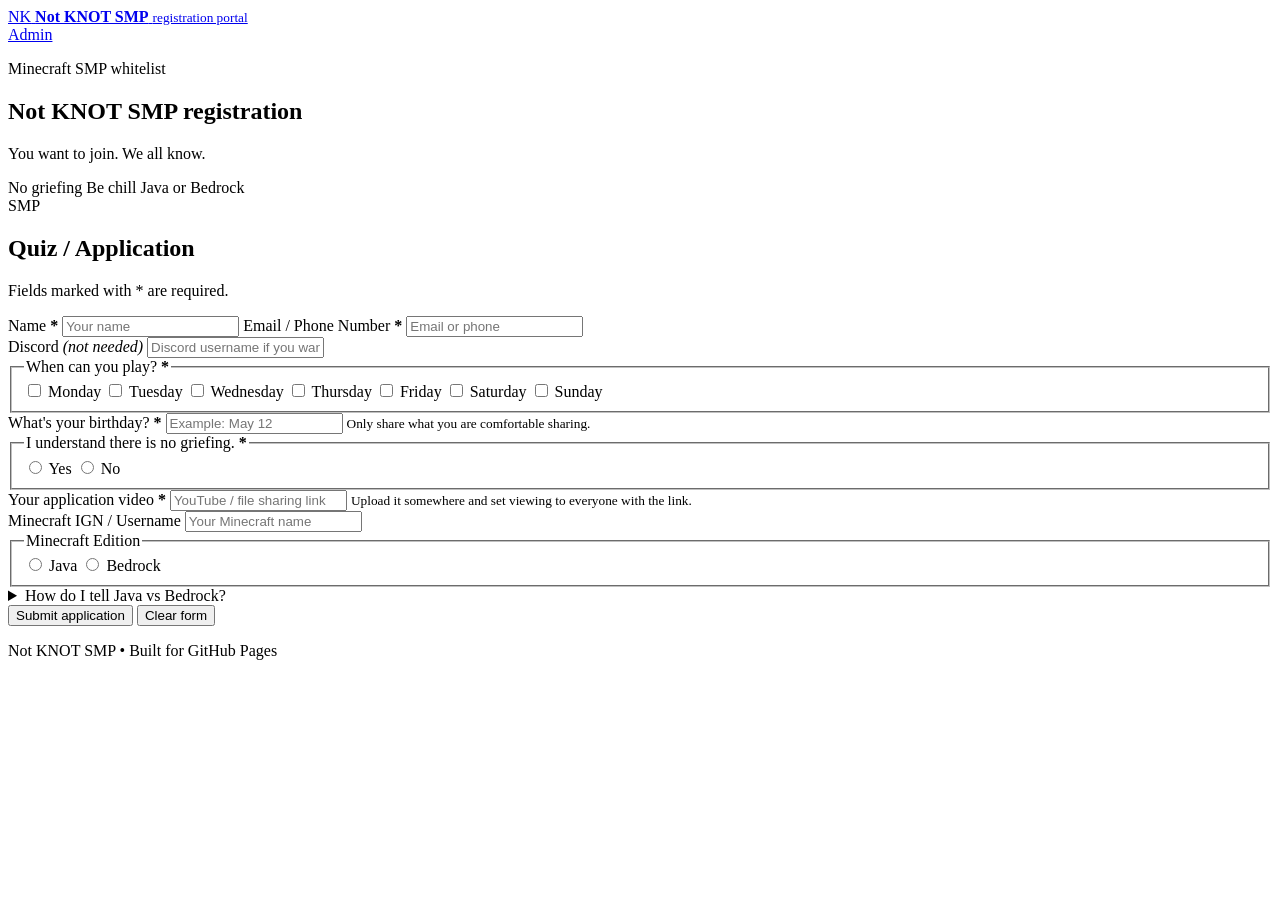
==== index.html @ 1ada0315 "Add files via upload" ====
<!doctype html>
<html lang="en">
<head>
  <meta charset="utf-8">
  <meta name="viewport" content="width=device-width, initial-scale=1">
  <title>Not KNOT SMP Registration</title>
  <meta name="description" content="Apply to join the Not KNOT SMP.">
  <link rel="preconnect" href="https://fonts.googleapis.com">
  <link rel="preconnect" href="https://fonts.gstatic.com" crossorigin>
  <link href="https://fonts.googleapis.com/css2?family=Inter:wght@400;600;700;800&display=swap" rel="stylesheet">
  <link rel="stylesheet" href="assets/style.css">
  <script src="config.js" defer></script>
  <script src="assets/app.js" defer></script>
</head>
<body>
  <div class="sky-orb sky-orb-one"></div>
  <div class="sky-orb sky-orb-two"></div>

  <header class="site-header">
    <a class="brand" href="./" aria-label="Not KNOT SMP home">
      <span class="brand-mark">NK</span>
      <span>
        <strong>Not KNOT SMP</strong>
        <small>registration portal</small>
      </span>
    </a>
    <nav>
      <a href="./admindur/" class="nav-link">Admin</a>
    </nav>
  </header>

  <main class="shell">
    <section class="hero card">
      <div class="hero-copy">
        <p class="eyebrow">Minecraft SMP whitelist</p>
        <h1 id="formTitle">Not KNOT SMP registration</h1>
        <p id="formSubtitle" class="subtitle">You want to join. We all know.</p>
        <div class="pill-row" aria-label="server rules">
          <span class="pill">No griefing</span>
          <span class="pill">Be chill</span>
          <span class="pill">Java or Bedrock</span>
        </div>
      </div>
      <div class="cube-card" aria-hidden="true">
        <div class="cube-top"></div>
        <div class="cube-face">SMP</div>
      </div>
    </section>

    <section class="card form-card">
      <div class="section-title">
        <h2>Quiz / Application</h2>
        <p>Fields marked with <span class="required">*</span> are required.</p>
      </div>

      <form id="quizForm" novalidate>
        <div class="grid two">
          <label class="field">
            <span>Name <b>*</b></span>
            <input name="name" type="text" autocomplete="name" required placeholder="Your name">
          </label>

          <label class="field">
            <span>Email / Phone Number <b>*</b></span>
            <input name="contact" type="text" autocomplete="email" required placeholder="Email or phone">
          </label>
        </div>

        <label class="field">
          <span>Discord <em>(not needed)</em></span>
          <input name="discord" type="text" placeholder="Discord username if you want">
        </label>

        <fieldset class="field fieldset">
          <legend>When can you play? <b>*</b></legend>
          <div class="checks">
            <label><input type="checkbox" name="days" value="Monday"> Monday</label>
            <label><input type="checkbox" name="days" value="Tuesday"> Tuesday</label>
            <label><input type="checkbox" name="days" value="Wednesday"> Wednesday</label>
            <label><input type="checkbox" name="days" value="Thursday"> Thursday</label>
            <label><input type="checkbox" name="days" value="Friday"> Friday</label>
            <label><input type="checkbox" name="days" value="Saturday"> Saturday</label>
            <label><input type="checkbox" name="days" value="Sunday"> Sunday</label>
          </div>
        </fieldset>

        <label class="field">
          <span>What's your birthday? <b>*</b></span>
          <input name="birthday" type="text" required placeholder="Example: May 12">
          <small>Only share what you are comfortable sharing.</small>
        </label>

        <fieldset class="field fieldset">
          <legend>I understand there is no griefing. <b>*</b></legend>
          <div class="radios">
            <label><input type="radio" name="noGriefing" value="Yes" required> Yes</label>
            <label><input type="radio" name="noGriefing" value="No" required> No</label>
          </div>
        </fieldset>

        <label class="field">
          <span>Your application video <b>*</b></span>
          <input name="video" type="url" required placeholder="YouTube / file sharing link">
          <small>Upload it somewhere and set viewing to everyone with the link.</small>
        </label>

        <div class="grid two">
          <label class="field">
            <span>Minecraft IGN / Username</span>
            <input name="ign" type="text" placeholder="Your Minecraft name">
          </label>

          <fieldset class="field fieldset compact">
            <legend>Minecraft Edition</legend>
            <div class="radios">
              <label><input type="radio" name="edition" value="Java"> Java</label>
              <label><input type="radio" name="edition" value="Bedrock"> Bedrock</label>
            </div>
          </fieldset>
        </div>

        <details class="help-box">
          <summary>How do I tell Java vs Bedrock?</summary>
          <p><strong>Java Edition</strong> is usually on PC with the Java launcher. <strong>Bedrock Edition</strong> is usually on console, phone, Windows Store, or says “Minecraft for Windows.”</p>
        </details>

        <div id="message" class="message" role="status" aria-live="polite"></div>

        <div class="actions">
          <button class="btn primary" type="submit">Submit application</button>
          <button class="btn ghost" type="reset">Clear form</button>
        </div>
      </form>
    </section>
  </main>

  <footer class="footer">
    <p>Not KNOT SMP • Built for GitHub Pages</p>
  </footer>
</body>
</html>
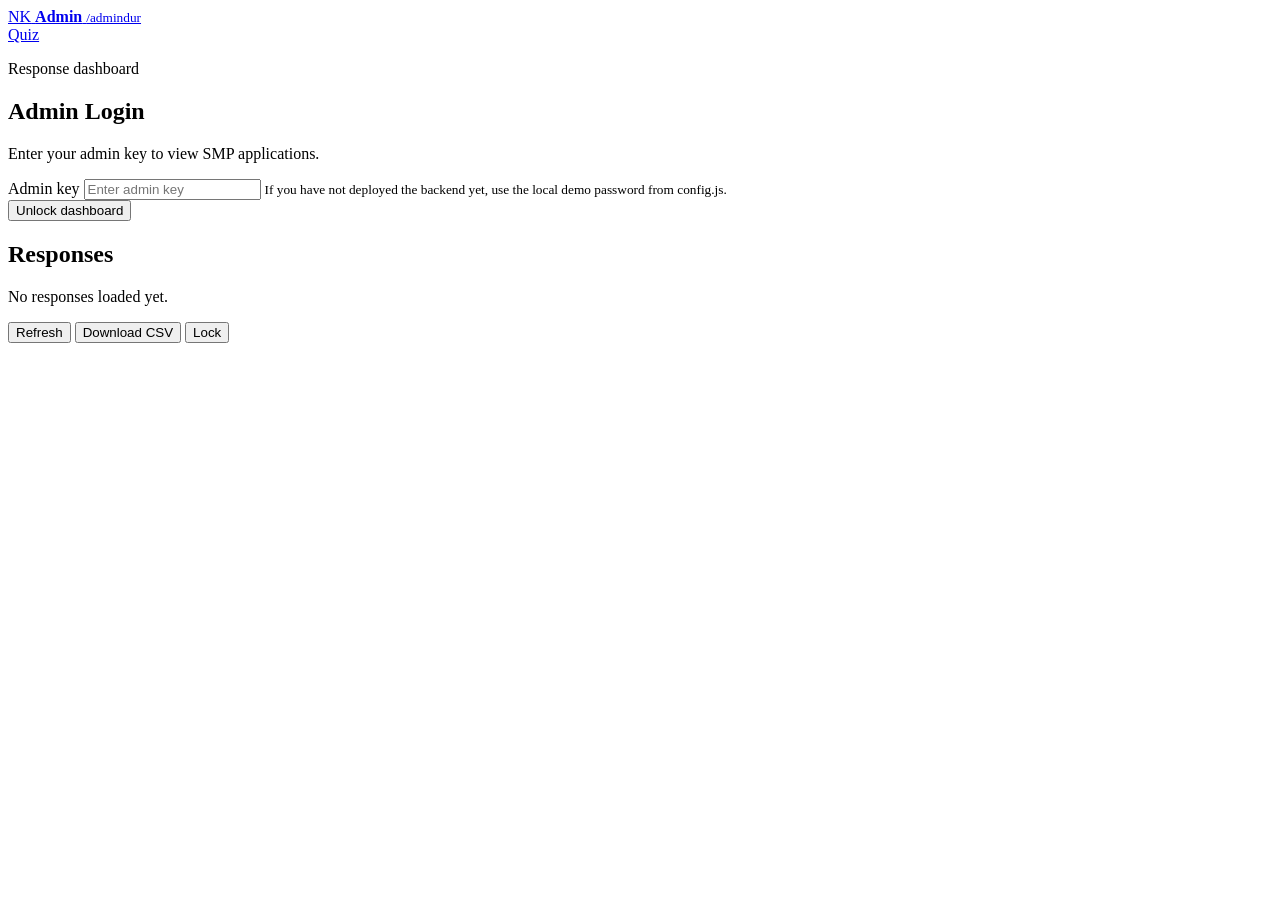
==== commit 2d1255fd: "Add files via upload" ====
--- a/index.html
+++ b/index.html
@@ -3,139 +3,69 @@
 <head>
   <meta charset="utf-8">
   <meta name="viewport" content="width=device-width, initial-scale=1">
-  <title>Not KNOT SMP Registration</title>
-  <meta name="description" content="Apply to join the Not KNOT SMP.">
+  <title>Admin • Not KNOT SMP</title>
+  <meta name="robots" content="noindex">
   <link rel="preconnect" href="https://fonts.googleapis.com">
   <link rel="preconnect" href="https://fonts.gstatic.com" crossorigin>
   <link href="https://fonts.googleapis.com/css2?family=Inter:wght@400;600;700;800&display=swap" rel="stylesheet">
-  <link rel="stylesheet" href="assets/style.css">
-  <script src="config.js" defer></script>
-  <script src="assets/app.js" defer></script>
+  <link rel="stylesheet" href="../assets/style.css">
+  <script src="../config.js" defer></script>
+  <script src="../assets/admin.js" defer></script>
 </head>
 <body>
   <div class="sky-orb sky-orb-one"></div>
   <div class="sky-orb sky-orb-two"></div>
 
   <header class="site-header">
-    <a class="brand" href="./" aria-label="Not KNOT SMP home">
+    <a class="brand" href="../" aria-label="Not KNOT SMP home">
       <span class="brand-mark">NK</span>
       <span>
-        <strong>Not KNOT SMP</strong>
-        <small>registration portal</small>
+        <strong>Admin</strong>
+        <small>/admindur</small>
       </span>
     </a>
     <nav>
-      <a href="./admindur/" class="nav-link">Admin</a>
+      <a href="../" class="nav-link">Quiz</a>
     </nav>
   </header>
 
-  <main class="shell">
-    <section class="hero card">
-      <div class="hero-copy">
-        <p class="eyebrow">Minecraft SMP whitelist</p>
-        <h1 id="formTitle">Not KNOT SMP registration</h1>
-        <p id="formSubtitle" class="subtitle">You want to join. We all know.</p>
-        <div class="pill-row" aria-label="server rules">
-          <span class="pill">No griefing</span>
-          <span class="pill">Be chill</span>
-          <span class="pill">Java or Bedrock</span>
-        </div>
-      </div>
-      <div class="cube-card" aria-hidden="true">
-        <div class="cube-top"></div>
-        <div class="cube-face">SMP</div>
+  <main class="shell admin-shell">
+    <section class="card hero admin-hero">
+      <div>
+        <p class="eyebrow">Response dashboard</p>
+        <h1>Admin Login</h1>
+        <p class="subtitle">Enter your admin key to view SMP applications.</p>
       </div>
     </section>
 
-    <section class="card form-card">
-      <div class="section-title">
-        <h2>Quiz / Application</h2>
-        <p>Fields marked with <span class="required">*</span> are required.</p>
+    <section id="loginCard" class="card form-card">
+      <form id="loginForm" class="login-form">
+        <label class="field">
+          <span>Admin key</span>
+          <input id="adminKey" type="password" required placeholder="Enter admin key">
+          <small>If you have not deployed the backend yet, use the local demo password from config.js.</small>
+        </label>
+        <div id="loginMessage" class="message" role="status" aria-live="polite"></div>
+        <button class="btn primary" type="submit">Unlock dashboard</button>
+      </form>
+    </section>
+
+    <section id="dashboard" class="card form-card hidden">
+      <div class="section-title dashboard-title">
+        <div>
+          <h2>Responses</h2>
+          <p id="responseCount">No responses loaded yet.</p>
+        </div>
+        <div class="actions slim-actions">
+          <button id="refreshBtn" class="btn ghost" type="button">Refresh</button>
+          <button id="downloadBtn" class="btn ghost" type="button">Download CSV</button>
+          <button id="logoutBtn" class="btn danger" type="button">Lock</button>
+        </div>
       </div>
 
-      <form id="quizForm" novalidate>
-        <div class="grid two">
-          <label class="field">
-            <span>Name <b>*</b></span>
-            <input name="name" type="text" autocomplete="name" required placeholder="Your name">
-          </label>
-
-          <label class="field">
-            <span>Email / Phone Number <b>*</b></span>
-            <input name="contact" type="text" autocomplete="email" required placeholder="Email or phone">
-          </label>
-        </div>
-
-        <label class="field">
-          <span>Discord <em>(not needed)</em></span>
-          <input name="discord" type="text" placeholder="Discord username if you want">
-        </label>
-
-        <fieldset class="field fieldset">
-          <legend>When can you play? <b>*</b></legend>
-          <div class="checks">
-            <label><input type="checkbox" name="days" value="Monday"> Monday</label>
-            <label><input type="checkbox" name="days" value="Tuesday"> Tuesday</label>
-            <label><input type="checkbox" name="days" value="Wednesday"> Wednesday</label>
-            <label><input type="checkbox" name="days" value="Thursday"> Thursday</label>
-            <label><input type="checkbox" name="days" value="Friday"> Friday</label>
-            <label><input type="checkbox" name="days" value="Saturday"> Saturday</label>
-            <label><input type="checkbox" name="days" value="Sunday"> Sunday</label>
-          </div>
-        </fieldset>
-
-        <label class="field">
-          <span>What's your birthday? <b>*</b></span>
-          <input name="birthday" type="text" required placeholder="Example: May 12">
-          <small>Only share what you are comfortable sharing.</small>
-        </label>
-
-        <fieldset class="field fieldset">
-          <legend>I understand there is no griefing. <b>*</b></legend>
-          <div class="radios">
-            <label><input type="radio" name="noGriefing" value="Yes" required> Yes</label>
-            <label><input type="radio" name="noGriefing" value="No" required> No</label>
-          </div>
-        </fieldset>
-
-        <label class="field">
-          <span>Your application video <b>*</b></span>
-          <input name="video" type="url" required placeholder="YouTube / file sharing link">
-          <small>Upload it somewhere and set viewing to everyone with the link.</small>
-        </label>
-
-        <div class="grid two">
-          <label class="field">
-            <span>Minecraft IGN / Username</span>
-            <input name="ign" type="text" placeholder="Your Minecraft name">
-          </label>
-
-          <fieldset class="field fieldset compact">
-            <legend>Minecraft Edition</legend>
-            <div class="radios">
-              <label><input type="radio" name="edition" value="Java"> Java</label>
-              <label><input type="radio" name="edition" value="Bedrock"> Bedrock</label>
-            </div>
-          </fieldset>
-        </div>
-
-        <details class="help-box">
-          <summary>How do I tell Java vs Bedrock?</summary>
-          <p><strong>Java Edition</strong> is usually on PC with the Java launcher. <strong>Bedrock Edition</strong> is usually on console, phone, Windows Store, or says “Minecraft for Windows.”</p>
-        </details>
-
-        <div id="message" class="message" role="status" aria-live="polite"></div>
-
-        <div class="actions">
-          <button class="btn primary" type="submit">Submit application</button>
-          <button class="btn ghost" type="reset">Clear form</button>
-        </div>
-      </form>
+      <div id="adminMessage" class="message" role="status" aria-live="polite"></div>
+      <div id="responses" class="responses"></div>
     </section>
   </main>
-
-  <footer class="footer">
-    <p>Not KNOT SMP • Built for GitHub Pages</p>
-  </footer>
 </body>
 </html>
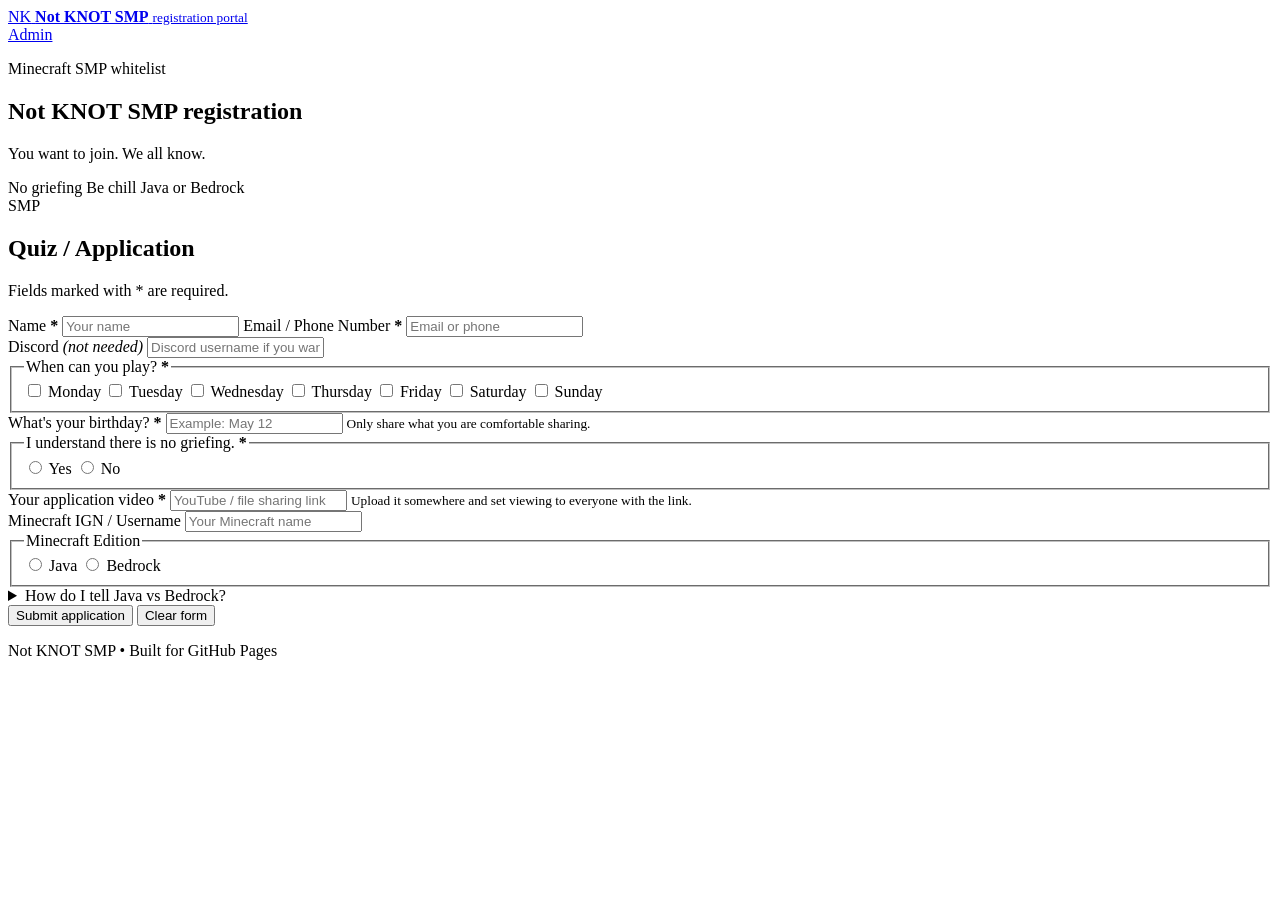
==== commit 3cc07201: "Add files via upload" ====
--- a/index.html
+++ b/index.html
@@ -3,69 +3,139 @@
 <head>
   <meta charset="utf-8">
   <meta name="viewport" content="width=device-width, initial-scale=1">
-  <title>Admin • Not KNOT SMP</title>
-  <meta name="robots" content="noindex">
+  <title>Not KNOT SMP Registration</title>
+  <meta name="description" content="Apply to join the Not KNOT SMP.">
   <link rel="preconnect" href="https://fonts.googleapis.com">
   <link rel="preconnect" href="https://fonts.gstatic.com" crossorigin>
   <link href="https://fonts.googleapis.com/css2?family=Inter:wght@400;600;700;800&display=swap" rel="stylesheet">
-  <link rel="stylesheet" href="../assets/style.css">
-  <script src="../config.js" defer></script>
-  <script src="../assets/admin.js" defer></script>
+  <link rel="stylesheet" href="assets/style.css">
+  <script src="config.js" defer></script>
+  <script src="assets/app.js" defer></script>
 </head>
 <body>
   <div class="sky-orb sky-orb-one"></div>
   <div class="sky-orb sky-orb-two"></div>
 
   <header class="site-header">
-    <a class="brand" href="../" aria-label="Not KNOT SMP home">
+    <a class="brand" href="./" aria-label="Not KNOT SMP home">
       <span class="brand-mark">NK</span>
       <span>
-        <strong>Admin</strong>
-        <small>/admindur</small>
+        <strong>Not KNOT SMP</strong>
+        <small>registration portal</small>
       </span>
     </a>
     <nav>
-      <a href="../" class="nav-link">Quiz</a>
+      <a href="./admindur/" class="nav-link">Admin</a>
     </nav>
   </header>
 
-  <main class="shell admin-shell">
-    <section class="card hero admin-hero">
-      <div>
-        <p class="eyebrow">Response dashboard</p>
-        <h1>Admin Login</h1>
-        <p class="subtitle">Enter your admin key to view SMP applications.</p>
+  <main class="shell">
+    <section class="hero card">
+      <div class="hero-copy">
+        <p class="eyebrow">Minecraft SMP whitelist</p>
+        <h1 id="formTitle">Not KNOT SMP registration</h1>
+        <p id="formSubtitle" class="subtitle">You want to join. We all know.</p>
+        <div class="pill-row" aria-label="server rules">
+          <span class="pill">No griefing</span>
+          <span class="pill">Be chill</span>
+          <span class="pill">Java or Bedrock</span>
+        </div>
+      </div>
+      <div class="cube-card" aria-hidden="true">
+        <div class="cube-top"></div>
+        <div class="cube-face">SMP</div>
       </div>
     </section>
 
-    <section id="loginCard" class="card form-card">
-      <form id="loginForm" class="login-form">
+    <section class="card form-card">
+      <div class="section-title">
+        <h2>Quiz / Application</h2>
+        <p>Fields marked with <span class="required">*</span> are required.</p>
+      </div>
+
+      <form id="quizForm" novalidate>
+        <div class="grid two">
+          <label class="field">
+            <span>Name <b>*</b></span>
+            <input name="name" type="text" autocomplete="name" required placeholder="Your name">
+          </label>
+
+          <label class="field">
+            <span>Email / Phone Number <b>*</b></span>
+            <input name="contact" type="text" autocomplete="email" required placeholder="Email or phone">
+          </label>
+        </div>
+
         <label class="field">
-          <span>Admin key</span>
-          <input id="adminKey" type="password" required placeholder="Enter admin key">
-          <small>If you have not deployed the backend yet, use the local demo password from config.js.</small>
+          <span>Discord <em>(not needed)</em></span>
+          <input name="discord" type="text" placeholder="Discord username if you want">
         </label>
-        <div id="loginMessage" class="message" role="status" aria-live="polite"></div>
-        <button class="btn primary" type="submit">Unlock dashboard</button>
+
+        <fieldset class="field fieldset">
+          <legend>When can you play? <b>*</b></legend>
+          <div class="checks">
+            <label><input type="checkbox" name="days" value="Monday"> Monday</label>
+            <label><input type="checkbox" name="days" value="Tuesday"> Tuesday</label>
+            <label><input type="checkbox" name="days" value="Wednesday"> Wednesday</label>
+            <label><input type="checkbox" name="days" value="Thursday"> Thursday</label>
+            <label><input type="checkbox" name="days" value="Friday"> Friday</label>
+            <label><input type="checkbox" name="days" value="Saturday"> Saturday</label>
+            <label><input type="checkbox" name="days" value="Sunday"> Sunday</label>
+          </div>
+        </fieldset>
+
+        <label class="field">
+          <span>What's your birthday? <b>*</b></span>
+          <input name="birthday" type="text" required placeholder="Example: May 12">
+          <small>Only share what you are comfortable sharing.</small>
+        </label>
+
+        <fieldset class="field fieldset">
+          <legend>I understand there is no griefing. <b>*</b></legend>
+          <div class="radios">
+            <label><input type="radio" name="noGriefing" value="Yes" required> Yes</label>
+            <label><input type="radio" name="noGriefing" value="No" required> No</label>
+          </div>
+        </fieldset>
+
+        <label class="field">
+          <span>Your application video <b>*</b></span>
+          <input name="video" type="url" required placeholder="YouTube / file sharing link">
+          <small>Upload it somewhere and set viewing to everyone with the link.</small>
+        </label>
+
+        <div class="grid two">
+          <label class="field">
+            <span>Minecraft IGN / Username</span>
+            <input name="ign" type="text" placeholder="Your Minecraft name">
+          </label>
+
+          <fieldset class="field fieldset compact">
+            <legend>Minecraft Edition</legend>
+            <div class="radios">
+              <label><input type="radio" name="edition" value="Java"> Java</label>
+              <label><input type="radio" name="edition" value="Bedrock"> Bedrock</label>
+            </div>
+          </fieldset>
+        </div>
+
+        <details class="help-box">
+          <summary>How do I tell Java vs Bedrock?</summary>
+          <p><strong>Java Edition</strong> is usually on PC with the Java launcher. <strong>Bedrock Edition</strong> is usually on console, phone, Windows Store, or says “Minecraft for Windows.”</p>
+        </details>
+
+        <div id="message" class="message" role="status" aria-live="polite"></div>
+
+        <div class="actions">
+          <button class="btn primary" type="submit">Submit application</button>
+          <button class="btn ghost" type="reset">Clear form</button>
+        </div>
       </form>
     </section>
+  </main>
 
-    <section id="dashboard" class="card form-card hidden">
-      <div class="section-title dashboard-title">
-        <div>
-          <h2>Responses</h2>
-          <p id="responseCount">No responses loaded yet.</p>
-        </div>
-        <div class="actions slim-actions">
-          <button id="refreshBtn" class="btn ghost" type="button">Refresh</button>
-          <button id="downloadBtn" class="btn ghost" type="button">Download CSV</button>
-          <button id="logoutBtn" class="btn danger" type="button">Lock</button>
-        </div>
-      </div>
-
-      <div id="adminMessage" class="message" role="status" aria-live="polite"></div>
-      <div id="responses" class="responses"></div>
-    </section>
-  </main>
+  <footer class="footer">
+    <p>Not KNOT SMP • Built for GitHub Pages</p>
+  </footer>
 </body>
 </html>
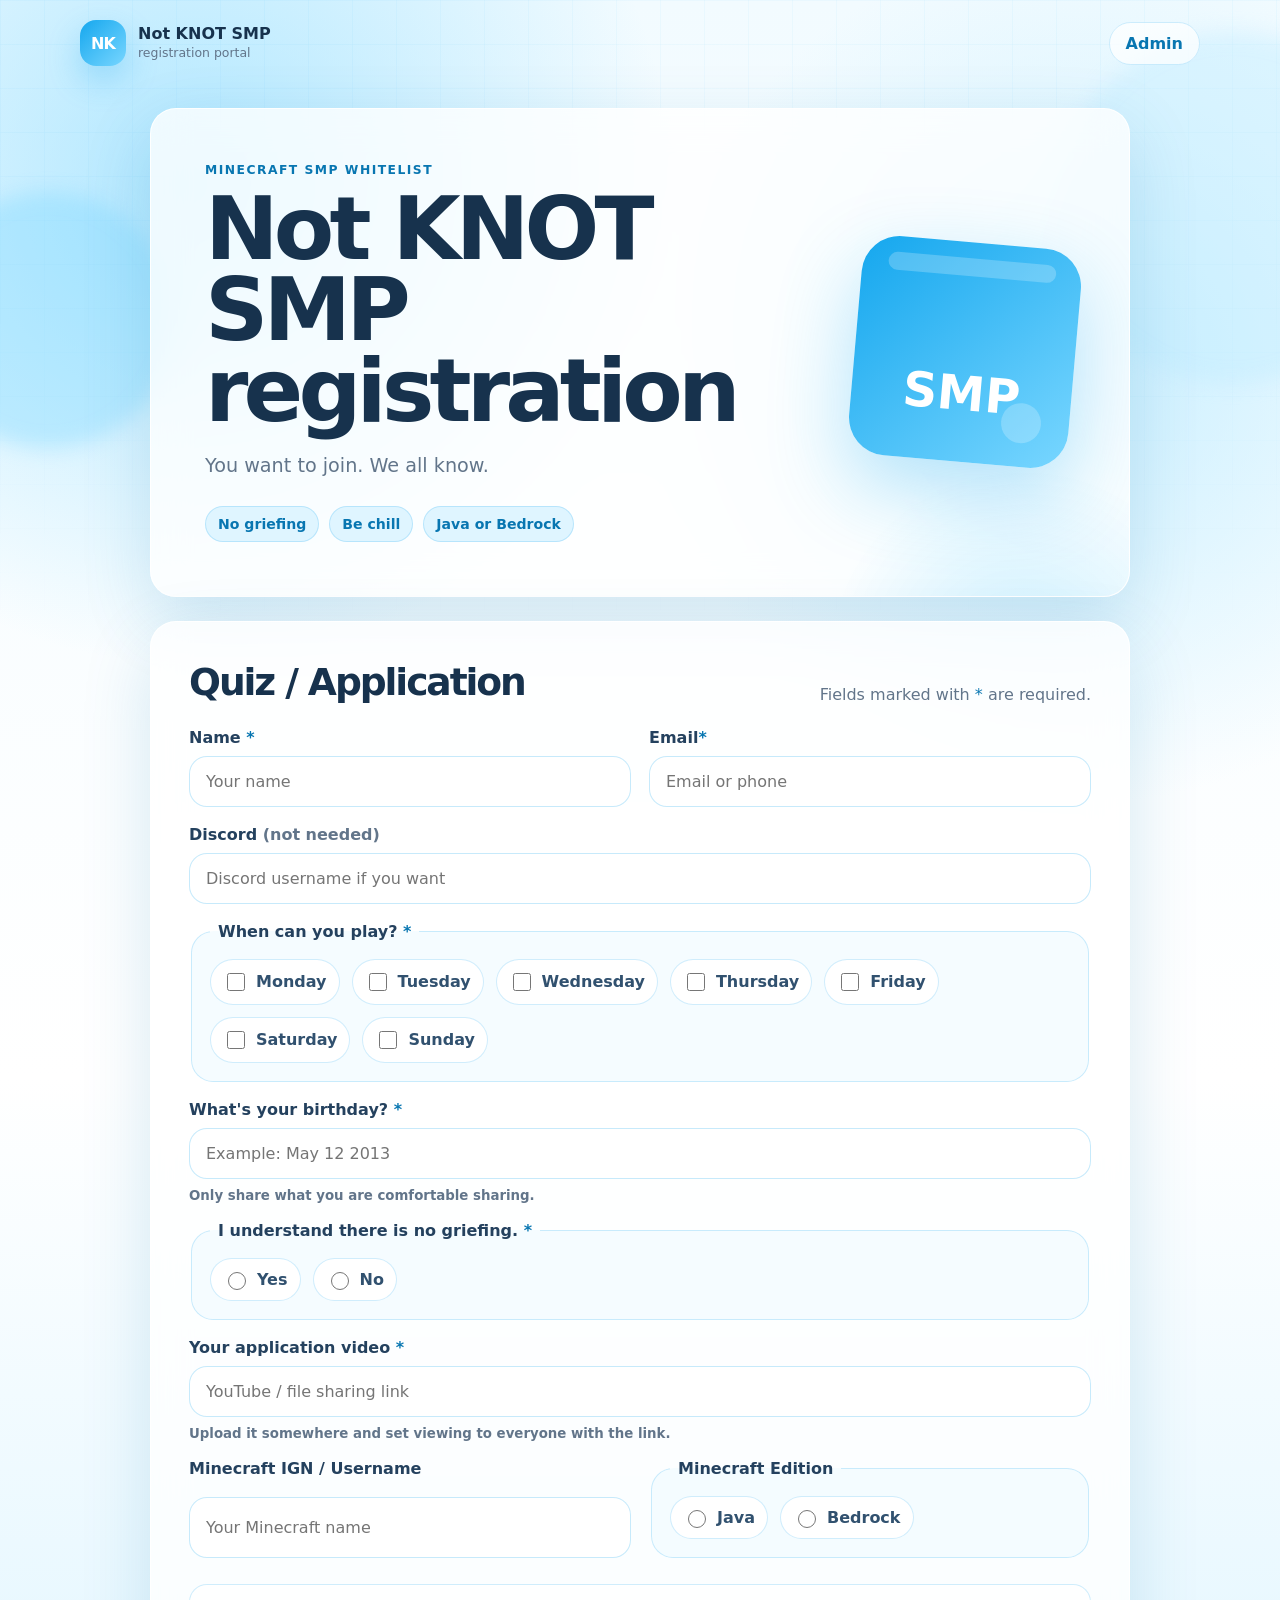
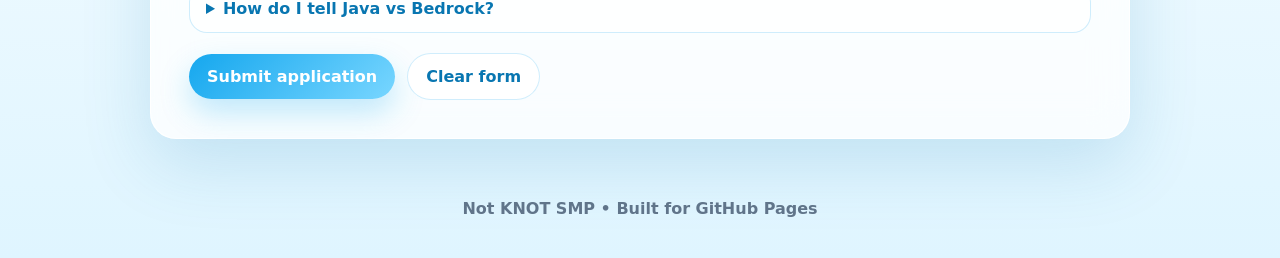
==== commit 3494a1ff: "Update index.html" ====
--- a/index.html
+++ b/index.html
@@ -61,7 +61,7 @@
           </label>
 
           <label class="field">
-            <span>Email / Phone Number <b>*</b></span>
+            <span>Email<b>*</b></span>
             <input name="contact" type="text" autocomplete="email" required placeholder="Email or phone">
           </label>
         </div>
@@ -86,7 +86,7 @@
 
         <label class="field">
           <span>What's your birthday? <b>*</b></span>
-          <input name="birthday" type="text" required placeholder="Example: May 12">
+          <input name="birthday" type="text" required placeholder="Example: May 12 2013">
           <small>Only share what you are comfortable sharing.</small>
         </label>
 
--- a/assets/style.css
+++ b/assets/style.css
@@ -0,0 +1,470 @@
+:root {
+  --blue-50: #f2fbff;
+  --blue-100: #dff5ff;
+  --blue-200: #b9eaff;
+  --blue-300: #78d6ff;
+  --blue-500: #15a7ee;
+  --blue-700: #0876b1;
+  --white: #ffffff;
+  --ink: #17324d;
+  --muted: #62758a;
+  --line: rgba(21, 167, 238, 0.20);
+  --shadow: 0 24px 70px rgba(8, 118, 177, 0.16);
+  --radius: 26px;
+}
+
+* { box-sizing: border-box; }
+
+html { scroll-behavior: smooth; }
+
+body {
+  margin: 0;
+  min-height: 100vh;
+  font-family: Inter, system-ui, -apple-system, BlinkMacSystemFont, "Segoe UI", sans-serif;
+  color: var(--ink);
+  background:
+    radial-gradient(circle at 15% 10%, rgba(120, 214, 255, 0.55), transparent 30rem),
+    radial-gradient(circle at 85% 20%, rgba(185, 234, 255, 0.7), transparent 27rem),
+    linear-gradient(180deg, var(--blue-50), #ffffff 58%, var(--blue-100));
+  overflow-x: hidden;
+}
+
+body::before {
+  content: "";
+  position: fixed;
+  inset: 0;
+  pointer-events: none;
+  opacity: .38;
+  background-image:
+    linear-gradient(rgba(21, 167, 238, .10) 1px, transparent 1px),
+    linear-gradient(90deg, rgba(21, 167, 238, .10) 1px, transparent 1px);
+  background-size: 44px 44px;
+  mask-image: linear-gradient(to bottom, black, transparent 75%);
+}
+
+.sky-orb {
+  position: fixed;
+  border-radius: 999px;
+  filter: blur(10px);
+  opacity: .35;
+  pointer-events: none;
+  animation: drift 10s ease-in-out infinite alternate;
+}
+
+.sky-orb-one {
+  width: 16rem;
+  height: 16rem;
+  left: -5rem;
+  top: 12rem;
+  background: var(--blue-300);
+}
+
+.sky-orb-two {
+  width: 22rem;
+  height: 22rem;
+  right: -8rem;
+  top: 2rem;
+  background: var(--blue-200);
+  animation-delay: -3s;
+}
+
+@keyframes drift {
+  from { transform: translate3d(0, 0, 0) scale(1); }
+  to { transform: translate3d(1rem, 1.5rem, 0) scale(1.05); }
+}
+
+.site-header {
+  width: min(1120px, calc(100% - 32px));
+  margin: 20px auto 0;
+  display: flex;
+  justify-content: space-between;
+  align-items: center;
+  position: relative;
+  z-index: 2;
+}
+
+.brand {
+  display: inline-flex;
+  align-items: center;
+  gap: 12px;
+  color: inherit;
+  text-decoration: none;
+}
+
+.brand-mark {
+  display: grid;
+  place-items: center;
+  width: 46px;
+  height: 46px;
+  border-radius: 16px;
+  font-weight: 900;
+  color: white;
+  letter-spacing: -0.06em;
+  background: linear-gradient(135deg, var(--blue-500), var(--blue-300));
+  box-shadow: 0 14px 32px rgba(21, 167, 238, .28);
+}
+
+.brand strong,
+.brand small { display: block; }
+
+.brand strong { line-height: 1.05; }
+.brand small { color: var(--muted); font-size: .78rem; margin-top: 2px; }
+
+.nav-link {
+  padding: 11px 16px;
+  border: 1px solid var(--line);
+  border-radius: 999px;
+  color: var(--blue-700);
+  background: rgba(255, 255, 255, .72);
+  text-decoration: none;
+  font-weight: 800;
+  backdrop-filter: blur(12px);
+}
+
+.shell {
+  width: min(980px, calc(100% - 32px));
+  margin: 42px auto 60px;
+  position: relative;
+  z-index: 1;
+}
+
+.card {
+  border: 1px solid rgba(255, 255, 255, .92);
+  border-radius: var(--radius);
+  background: rgba(255, 255, 255, .78);
+  box-shadow: var(--shadow);
+  backdrop-filter: blur(18px);
+}
+
+.hero {
+  padding: clamp(28px, 5vw, 54px);
+  display: grid;
+  grid-template-columns: minmax(0, 1fr) auto;
+  gap: 30px;
+  align-items: center;
+  overflow: hidden;
+  position: relative;
+}
+
+.hero::after {
+  content: "";
+  position: absolute;
+  inset: auto -12% -60% auto;
+  width: 28rem;
+  height: 28rem;
+  border-radius: 999px;
+  background: radial-gradient(circle, rgba(120,214,255,.36), transparent 62%);
+}
+
+.eyebrow {
+  margin: 0 0 12px;
+  text-transform: uppercase;
+  letter-spacing: .12em;
+  color: var(--blue-700);
+  font-size: .77rem;
+  font-weight: 900;
+}
+
+h1, h2 { margin: 0; letter-spacing: -0.055em; }
+h1 { font-size: clamp(2.5rem, 7vw, 5.5rem); line-height: .92; }
+h2 { font-size: clamp(1.55rem, 4vw, 2.35rem); }
+
+.subtitle {
+  margin: 18px 0 0;
+  max-width: 58ch;
+  color: var(--muted);
+  font-size: clamp(1rem, 2vw, 1.2rem);
+  line-height: 1.65;
+}
+
+.pill-row {
+  display: flex;
+  flex-wrap: wrap;
+  gap: 10px;
+  margin-top: 24px;
+}
+
+.pill {
+  padding: 9px 12px;
+  border-radius: 999px;
+  background: var(--blue-100);
+  border: 1px solid var(--line);
+  color: var(--blue-700);
+  font-weight: 800;
+  font-size: .88rem;
+}
+
+.cube-card {
+  width: clamp(130px, 22vw, 220px);
+  aspect-ratio: 1;
+  border-radius: 38px;
+  display: grid;
+  place-items: center;
+  color: white;
+  font-weight: 900;
+  font-size: clamp(1.8rem, 4vw, 3rem);
+  background: linear-gradient(135deg, var(--blue-500), var(--blue-300));
+  box-shadow: 0 30px 80px rgba(21, 167, 238, .30);
+  transform: rotate(5deg);
+  position: relative;
+  isolation: isolate;
+}
+
+.cube-card::before,
+.cube-card::after {
+  content: "";
+  position: absolute;
+  border-radius: 24px;
+  background: rgba(255,255,255,.22);
+  z-index: -1;
+}
+.cube-card::before { inset: 16px 26px auto 26px; height: 18px; }
+.cube-card::after { inset: auto 28px 24px auto; width: 40px; height: 40px; }
+
+.form-card { margin-top: 24px; padding: clamp(22px, 4vw, 38px); }
+
+.section-title {
+  display: flex;
+  justify-content: space-between;
+  gap: 16px;
+  align-items: end;
+  margin-bottom: 24px;
+}
+
+.section-title p { margin: 8px 0 0; color: var(--muted); }
+.required, .field b { color: var(--blue-700); }
+
+.grid {
+  display: grid;
+  gap: 18px;
+}
+.grid.two { grid-template-columns: repeat(2, minmax(0, 1fr)); }
+
+.field {
+  display: grid;
+  gap: 9px;
+  margin-bottom: 18px;
+}
+
+.field span,
+.field legend {
+  font-weight: 900;
+  color: #24415e;
+}
+
+.field em,
+.field small {
+  color: var(--muted);
+  font-style: normal;
+  font-weight: 600;
+}
+
+input[type="text"],
+input[type="url"],
+input[type="password"] {
+  width: 100%;
+  border: 1px solid rgba(21, 167, 238, .24);
+  background: rgba(255,255,255,.92);
+  border-radius: 18px;
+  padding: 15px 16px;
+  color: var(--ink);
+  font: inherit;
+  outline: none;
+  transition: border-color .18s ease, box-shadow .18s ease, transform .18s ease;
+}
+
+input:focus {
+  border-color: var(--blue-500);
+  box-shadow: 0 0 0 5px rgba(21, 167, 238, .12);
+}
+
+.fieldset {
+  border: 1px solid rgba(21, 167, 238, .20);
+  background: rgba(242, 251, 255, .72);
+  border-radius: 22px;
+  padding: 18px;
+}
+
+.fieldset legend { padding: 0 8px; }
+
+.checks,
+.radios {
+  display: flex;
+  flex-wrap: wrap;
+  gap: 12px;
+}
+
+.checks label,
+.radios label {
+  display: inline-flex;
+  align-items: center;
+  gap: 8px;
+  padding: 10px 12px;
+  border-radius: 999px;
+  background: white;
+  border: 1px solid var(--line);
+  color: #31516f;
+  font-weight: 800;
+  cursor: pointer;
+}
+
+input[type="checkbox"],
+input[type="radio"] {
+  width: 18px;
+  height: 18px;
+  accent-color: var(--blue-500);
+}
+
+.help-box {
+  border: 1px solid var(--line);
+  border-radius: 18px;
+  padding: 14px 16px;
+  background: rgba(255,255,255,.72);
+  margin: 8px 0 20px;
+}
+
+.help-box summary { cursor: pointer; font-weight: 900; color: var(--blue-700); }
+.help-box p { color: var(--muted); line-height: 1.6; margin-bottom: 0; }
+
+.message {
+  min-height: 0;
+  margin: 10px 0;
+  color: var(--blue-700);
+  font-weight: 800;
+}
+.message.error { color: #b42318; }
+.message.success { color: #087443; }
+
+.actions {
+  display: flex;
+  flex-wrap: wrap;
+  gap: 12px;
+  align-items: center;
+}
+
+.btn {
+  border: 0;
+  border-radius: 999px;
+  padding: 13px 18px;
+  font: inherit;
+  font-weight: 900;
+  cursor: pointer;
+  transition: transform .18s ease, box-shadow .18s ease, opacity .18s ease;
+}
+
+.btn:hover { transform: translateY(-1px); }
+.btn:disabled { opacity: .6; cursor: wait; transform: none; }
+
+.btn.primary {
+  color: white;
+  background: linear-gradient(135deg, var(--blue-500), var(--blue-300));
+  box-shadow: 0 14px 30px rgba(21, 167, 238, .25);
+}
+
+.btn.ghost {
+  color: var(--blue-700);
+  background: white;
+  border: 1px solid var(--line);
+}
+
+.btn.danger {
+  color: #b42318;
+  background: #fff5f5;
+  border: 1px solid rgba(180, 35, 24, .18);
+}
+
+.footer {
+  text-align: center;
+  color: var(--muted);
+  margin: 40px 16px;
+  font-weight: 700;
+}
+
+.hidden { display: none !important; }
+.admin-shell { max-width: 1120px; }
+.admin-hero h1 { font-size: clamp(2.2rem, 6vw, 4.4rem); }
+.login-form { max-width: 560px; }
+.dashboard-title { align-items: center; }
+.slim-actions { justify-content: flex-end; }
+
+.responses {
+  display: grid;
+  gap: 14px;
+}
+
+.response-card {
+  border: 1px solid var(--line);
+  background: rgba(255,255,255,.88);
+  border-radius: 22px;
+  padding: 18px;
+}
+
+.response-top {
+  display: flex;
+  justify-content: space-between;
+  gap: 14px;
+  margin-bottom: 12px;
+  align-items: start;
+}
+
+.response-top h3 {
+  margin: 0;
+  font-size: 1.2rem;
+  letter-spacing: -0.03em;
+}
+
+.response-top time {
+  color: var(--muted);
+  font-size: .85rem;
+  font-weight: 800;
+  white-space: nowrap;
+}
+
+.response-grid {
+  display: grid;
+  grid-template-columns: repeat(2, minmax(0, 1fr));
+  gap: 10px;
+}
+
+.data-item {
+  border: 1px solid rgba(21,167,238,.12);
+  border-radius: 16px;
+  background: var(--blue-50);
+  padding: 11px 12px;
+  min-width: 0;
+}
+
+.data-item strong {
+  display: block;
+  color: var(--blue-700);
+  font-size: .78rem;
+  text-transform: uppercase;
+  letter-spacing: .06em;
+  margin-bottom: 4px;
+}
+
+.data-item span,
+.data-item a {
+  color: #24415e;
+  overflow-wrap: anywhere;
+  font-weight: 750;
+}
+
+.empty-state {
+  border: 1px dashed rgba(21, 167, 238, .35);
+  border-radius: 20px;
+  padding: 24px;
+  color: var(--muted);
+  background: rgba(242, 251, 255, .75);
+  font-weight: 700;
+}
+
+@media (max-width: 760px) {
+  .hero { grid-template-columns: 1fr; }
+  .cube-card { display: none; }
+  .grid.two, .response-grid { grid-template-columns: 1fr; }
+  .section-title, .response-top { display: block; }
+  .slim-actions { justify-content: start; margin-top: 16px; }
+  .site-header { width: min(100% - 24px, 1120px); }
+  .shell { width: min(100% - 24px, 980px); margin-top: 28px; }
+}
